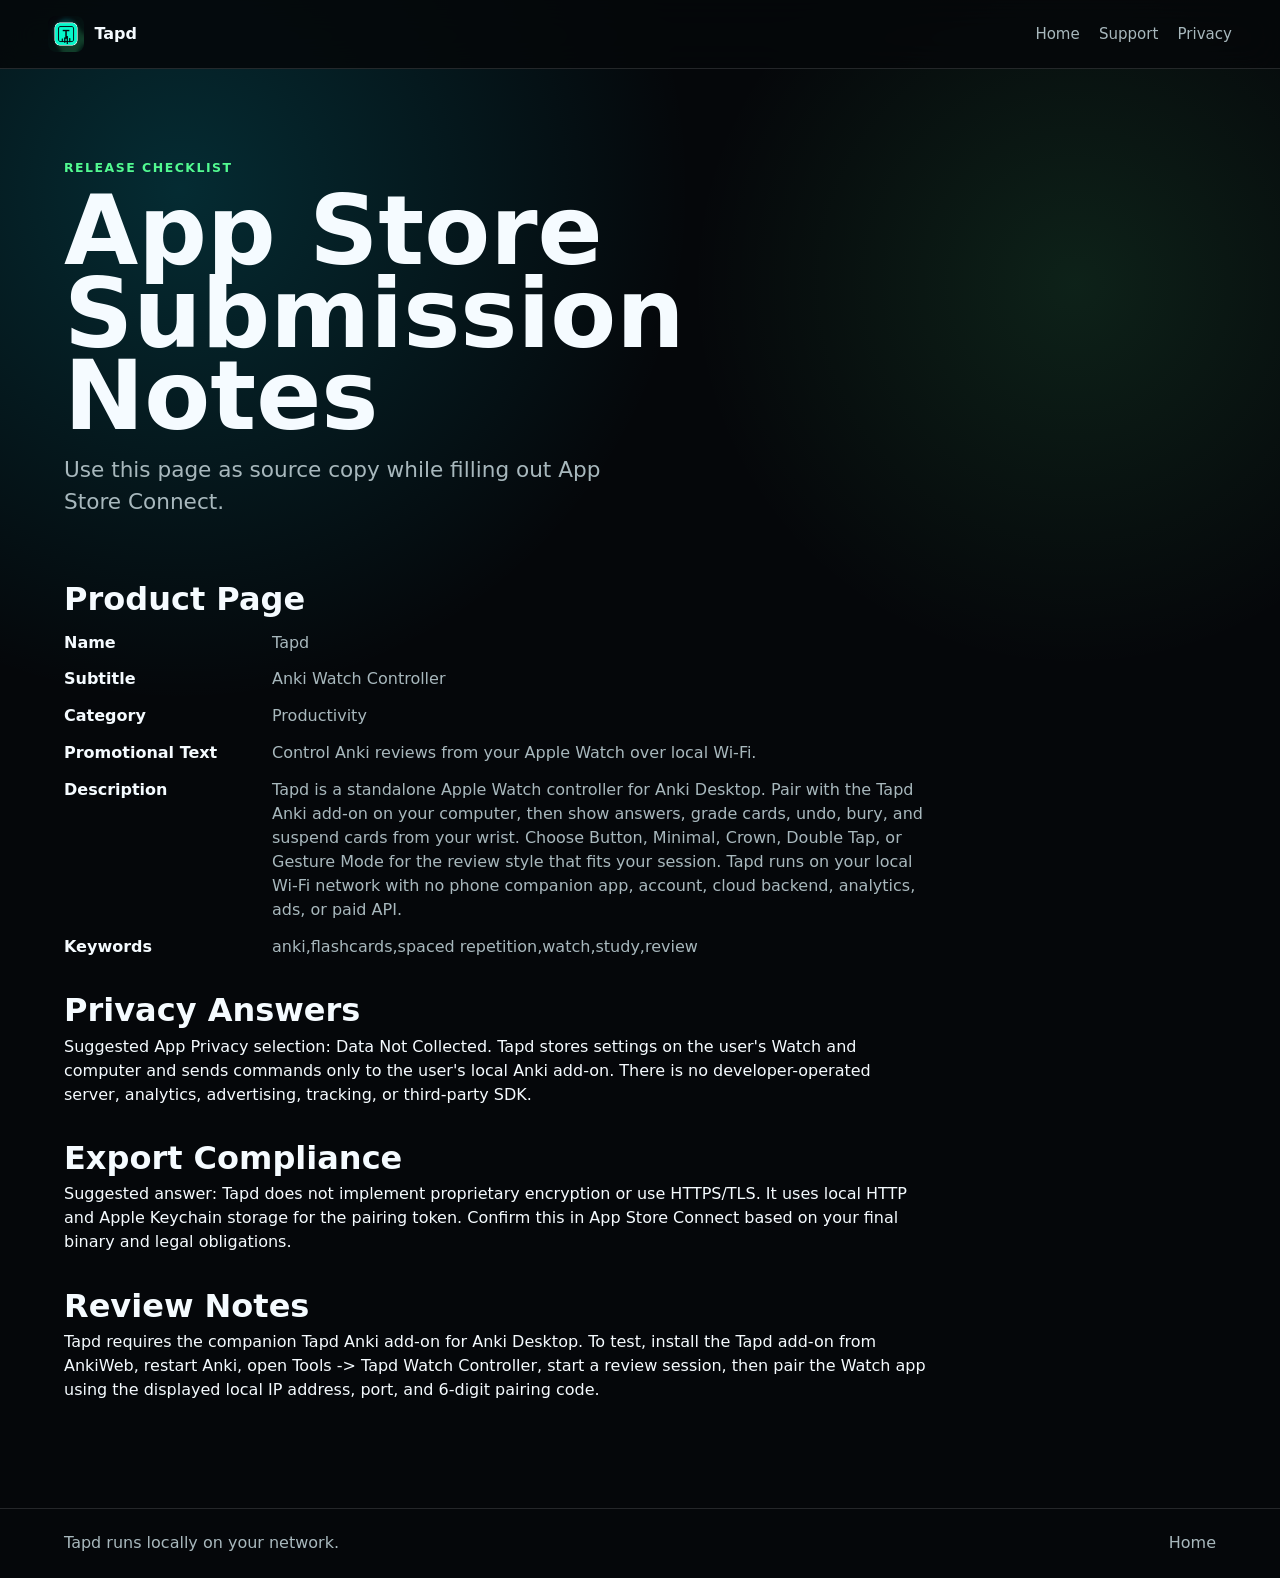
==== app-store.html @ 68fc64ab "Publish Tapd website" ====
<!doctype html>
<html lang="en">
  <head>
    <meta charset="utf-8">
    <meta name="viewport" content="width=device-width, initial-scale=1">
    <meta name="description" content="App Store submission information for Tapd.">
    <title>Tapd App Store Submission Notes</title>
    <link rel="icon" href="./assets/tapd-icon.png">
    <link rel="stylesheet" href="./styles.css">
  </head>
  <body>
    <header class="site-header">
      <a class="brand" href="./index.html" aria-label="Tapd home">
        <img src="./assets/tapd-icon.png" alt="" width="36" height="36">
        <span>Tapd</span>
      </a>
      <nav aria-label="Main navigation">
        <a href="./index.html">Home</a>
        <a href="./support.html">Support</a>
        <a href="./privacy.html">Privacy</a>
      </nav>
    </header>

    <main class="legal-page">
      <section class="legal-hero">
        <p class="eyebrow">Release checklist</p>
        <h1>App Store Submission Notes</h1>
        <p class="lede">Use this page as source copy while filling out App Store Connect.</p>
      </section>

      <section class="legal-content">
        <h2>Product Page</h2>
        <dl>
          <dt>Name</dt>
          <dd>Tapd</dd>
          <dt>Subtitle</dt>
          <dd>Anki Watch Controller</dd>
          <dt>Category</dt>
          <dd>Productivity</dd>
          <dt>Promotional Text</dt>
          <dd>Control Anki reviews from your Apple Watch over local Wi-Fi.</dd>
          <dt>Description</dt>
          <dd>
            Tapd is a standalone Apple Watch controller for Anki Desktop. Pair with the Tapd Anki add-on on your
            computer, then show answers, grade cards, undo, bury, and suspend cards from your wrist. Choose Button,
            Minimal, Crown, Double Tap, or Gesture Mode for the review style that fits your session. Tapd runs on your
            local Wi-Fi network with no phone companion app, account, cloud backend, analytics, ads, or paid API.
          </dd>
          <dt>Keywords</dt>
          <dd>anki,flashcards,spaced repetition,watch,study,review</dd>
        </dl>

        <h2>Privacy Answers</h2>
        <p>
          Suggested App Privacy selection: Data Not Collected. Tapd stores settings on the user's Watch and computer
          and sends commands only to the user's local Anki add-on. There is no developer-operated server, analytics,
          advertising, tracking, or third-party SDK.
        </p>

        <h2>Export Compliance</h2>
        <p>
          Suggested answer: Tapd does not implement proprietary encryption or use HTTPS/TLS. It uses local HTTP and
          Apple Keychain storage for the pairing token. Confirm this in App Store Connect based on your final binary
          and legal obligations.
        </p>

        <h2>Review Notes</h2>
        <p>
          Tapd requires the companion Tapd Anki add-on for Anki Desktop. To test, install the Tapd add-on from AnkiWeb,
          restart Anki, open Tools -> Tapd Watch Controller, start a review session, then pair the Watch app using the
          displayed local IP address, port, and 6-digit pairing code.
        </p>
      </section>
    </main>

    <footer>
      <span>Tapd runs locally on your network.</span>
      <a href="./index.html">Home</a>
    </footer>
  </body>
</html>
---- styles.css ----
:root {
  color-scheme: dark;
  --bg: #05070a;
  --panel: #111820;
  --panel-strong: #18232b;
  --ink: #f5fbff;
  --muted: #a8b8bd;
  --line: rgba(255, 255, 255, 0.13);
  --cyan: #05d1eb;
  --mint: #52fa91;
  --amber: #ffad38;
  --red: #ff4a54;
  --blue: #4aa3ff;
  --radius: 8px;
}

* {
  box-sizing: border-box;
}

html {
  scroll-behavior: smooth;
}

body {
  margin: 0;
  background:
    radial-gradient(circle at 14% 12%, rgba(5, 209, 235, 0.18), transparent 32rem),
    radial-gradient(circle at 84% 18%, rgba(82, 250, 145, 0.11), transparent 24rem),
    var(--bg);
  color: var(--ink);
  font-family: Inter, ui-sans-serif, system-ui, -apple-system, BlinkMacSystemFont, "Segoe UI", sans-serif;
  line-height: 1.5;
}

a {
  color: inherit;
}

.site-header {
  position: sticky;
  top: 0;
  z-index: 10;
  display: flex;
  align-items: center;
  justify-content: space-between;
  gap: 1rem;
  padding: 1rem clamp(1rem, 4vw, 3rem);
  background: rgba(5, 7, 10, 0.86);
  border-bottom: 1px solid var(--line);
  backdrop-filter: blur(16px);
}

.brand,
nav,
.actions,
.status-row,
.mini-actions {
  display: flex;
  align-items: center;
}

.brand {
  gap: 0.65rem;
  text-decoration: none;
  font-weight: 800;
  letter-spacing: 0;
}

.brand img {
  border-radius: 8px;
}

nav {
  gap: clamp(0.65rem, 2vw, 1.2rem);
  color: var(--muted);
  font-size: 0.94rem;
}

nav a,
footer a {
  text-decoration: none;
}

nav a:hover,
footer a:hover {
  color: var(--ink);
}

.hero {
  min-height: calc(100vh - 68px);
  display: grid;
  grid-template-columns: minmax(0, 1fr) minmax(18rem, 28rem);
  align-items: center;
  gap: clamp(2rem, 6vw, 6rem);
  padding: clamp(3rem, 8vw, 7rem) clamp(1rem, 5vw, 5rem) 3rem;
}

.hero-copy {
  max-width: 43rem;
}

.eyebrow {
  margin: 0 0 0.8rem;
  color: var(--mint);
  font-size: 0.78rem;
  font-weight: 800;
  letter-spacing: 0.12em;
  text-transform: uppercase;
}

h1,
h2,
h3,
p,
code {
  margin-top: 0;
}

code {
  border: 1px solid var(--line);
  border-radius: 6px;
  background: rgba(255, 255, 255, 0.08);
  padding: 0.08rem 0.32rem;
  color: var(--ink);
  font-family: ui-monospace, SFMono-Regular, Menlo, Consolas, monospace;
  font-size: 0.92em;
}

h1 {
  margin-bottom: 1rem;
  font-size: clamp(4rem, 14vw, 9rem);
  line-height: 0.86;
  letter-spacing: 0;
}

h2 {
  max-width: 46rem;
  margin-bottom: 1rem;
  font-size: clamp(2rem, 5vw, 4.4rem);
  line-height: 1;
  letter-spacing: 0;
}

h3 {
  margin-bottom: 0.35rem;
  font-size: 1.05rem;
}

.lede {
  max-width: 36rem;
  color: var(--muted);
  font-size: clamp(1.1rem, 2vw, 1.35rem);
}

.actions {
  flex-wrap: wrap;
  gap: 0.8rem;
  margin-top: 2rem;
}

.button {
  min-height: 2.8rem;
  display: inline-flex;
  align-items: center;
  justify-content: center;
  padding: 0.75rem 1rem;
  border-radius: var(--radius);
  font-weight: 800;
  text-decoration: none;
}

.button.primary {
  background: linear-gradient(135deg, var(--cyan), var(--mint));
  color: #041014;
}

.button.secondary {
  border: 1px solid var(--line);
  background: rgba(255, 255, 255, 0.07);
}

.device-stage {
  display: grid;
  place-items: center;
  min-height: 30rem;
}

.watch {
  width: min(23rem, 78vw);
  aspect-ratio: 0.78;
  display: grid;
  place-items: center;
  border-radius: 34% / 26%;
  background: linear-gradient(145deg, #2a3237, #06080a 62%);
  box-shadow: 0 2rem 5rem rgba(0, 0, 0, 0.5);
  padding: 1.1rem;
}

.watch-screen {
  width: 82%;
  height: 80%;
  padding: 1rem;
  border: 1px solid rgba(255, 255, 255, 0.16);
  border-radius: 26% / 18%;
  background:
    linear-gradient(145deg, rgba(5, 209, 235, 0.22), transparent 42%),
    #080d10;
  overflow: hidden;
}

.watch-top {
  display: flex;
  gap: 0.65rem;
  align-items: center;
  margin-bottom: 0.9rem;
}

.watch-top img {
  border-radius: 8px;
}

.watch-top strong,
.watch-top span,
.status-row span,
.mini-actions span,
.answer-grid span {
  display: block;
}

.watch-top span,
.mini-actions span {
  color: var(--muted);
  font-size: 0.72rem;
}

.status-row {
  justify-content: space-between;
  gap: 0.5rem;
  margin-bottom: 0.8rem;
}

.status-row span,
.mini-actions span {
  border: 1px solid var(--line);
  border-radius: 999px;
  background: rgba(255, 255, 255, 0.08);
  padding: 0.32rem 0.5rem;
  font-size: 0.72rem;
}

.answer-grid {
  display: grid;
  grid-template-columns: 1fr 1fr;
  gap: 0.45rem;
}

.answer-grid span {
  min-height: 3.6rem;
  display: grid;
  place-items: center;
  border-radius: var(--radius);
  color: white;
  font-weight: 800;
}

.again {
  background: var(--red);
}

.hard {
  background: var(--amber);
}

.good {
  background: #22c765;
}

.easy {
  background: var(--blue);
}

.mini-actions {
  justify-content: center;
  gap: 0.35rem;
  margin-top: 0.7rem;
}

.band {
  margin: 0 clamp(1rem, 5vw, 5rem);
  padding: 1rem;
  border: 1px solid var(--line);
  border-radius: var(--radius);
  background: rgba(255, 255, 255, 0.06);
}

.summary {
  display: grid;
  grid-template-columns: repeat(3, 1fr);
  gap: 1rem;
}

.summary div {
  min-width: 0;
}

.summary strong,
.summary span {
  display: block;
}

.summary span,
.section p,
.steps p,
.mode-grid p,
.install p {
  color: var(--muted);
}

.section {
  padding: clamp(4rem, 8vw, 7rem) clamp(1rem, 5vw, 5rem);
}

.section-heading {
  margin-bottom: 2rem;
}

.steps {
  display: grid;
  grid-template-columns: repeat(4, minmax(0, 1fr));
  gap: 1rem;
  margin: 0;
  padding: 0;
  list-style: none;
}

.steps li,
.mode-grid article {
  border: 1px solid var(--line);
  border-radius: var(--radius);
  background: var(--panel);
}

.steps li {
  padding: 1rem;
}

.steps li > span {
  width: 2.1rem;
  height: 2.1rem;
  display: grid;
  place-items: center;
  margin-bottom: 1rem;
  border-radius: 999px;
  background: linear-gradient(135deg, var(--cyan), var(--mint));
  color: #041014;
  font-weight: 900;
}

.mode-grid {
  display: grid;
  grid-template-columns: repeat(5, minmax(0, 1fr));
  gap: 1rem;
}

.mode-grid article {
  padding: 1rem;
}

.install {
  display: grid;
  grid-template-columns: minmax(0, 1fr) minmax(16rem, 28rem);
  gap: 2rem;
  align-items: start;
}

.command-list {
  display: grid;
  gap: 0.65rem;
  padding: 1rem;
  border: 1px solid var(--line);
  border-radius: var(--radius);
  background: var(--panel-strong);
}

.command-list span {
  overflow-wrap: anywhere;
  color: var(--muted);
  font-family: ui-monospace, SFMono-Regular, Menlo, Consolas, monospace;
  font-size: 0.9rem;
}

footer {
  display: flex;
  justify-content: space-between;
  gap: 1rem;
  padding: 1.4rem clamp(1rem, 5vw, 5rem);
  border-top: 1px solid var(--line);
  color: var(--muted);
}

.footer-links {
  display: flex;
  flex-wrap: wrap;
  gap: 0.8rem;
}

.legal-page {
  padding: clamp(3rem, 7vw, 6rem) clamp(1rem, 5vw, 5rem);
}

.legal-hero {
  max-width: 56rem;
  margin-bottom: clamp(2rem, 5vw, 4rem);
}

.legal-hero h1 {
  font-size: clamp(3rem, 9vw, 6rem);
}

.legal-content {
  max-width: 54rem;
}

.legal-content h2 {
  margin-top: 2.2rem;
  margin-bottom: 0.55rem;
  font-size: clamp(1.35rem, 3vw, 2rem);
}

.legal-content ol,
.legal-content ul {
  color: var(--muted);
  padding-left: 1.25rem;
}

.legal-content li {
  margin-bottom: 0.45rem;
}

.legal-content dl {
  display: grid;
  grid-template-columns: minmax(8rem, 12rem) minmax(0, 1fr);
  gap: 0.8rem 1rem;
}

.legal-content dt {
  color: var(--ink);
  font-weight: 800;
}

.legal-content dd {
  margin: 0;
  color: var(--muted);
}

@media (max-width: 980px) {
  .hero,
  .install {
    grid-template-columns: 1fr;
  }

  .hero {
    padding-top: 3rem;
  }

  .device-stage {
    min-height: 24rem;
  }

  .summary,
  .steps,
  .mode-grid {
    grid-template-columns: 1fr 1fr;
  }
}

@media (max-width: 620px) {
  .site-header,
  footer {
    align-items: flex-start;
    flex-direction: column;
  }

  nav {
    width: 100%;
    justify-content: flex-start;
    flex-wrap: wrap;
  }

  .summary,
  .steps,
  .mode-grid {
    grid-template-columns: 1fr;
  }

  .watch {
    width: min(19rem, 92vw);
  }

  .watch-screen {
    width: 84%;
  }

  .answer-grid span {
    min-height: 3rem;
  }

  .legal-content dl {
    grid-template-columns: 1fr;
  }
}
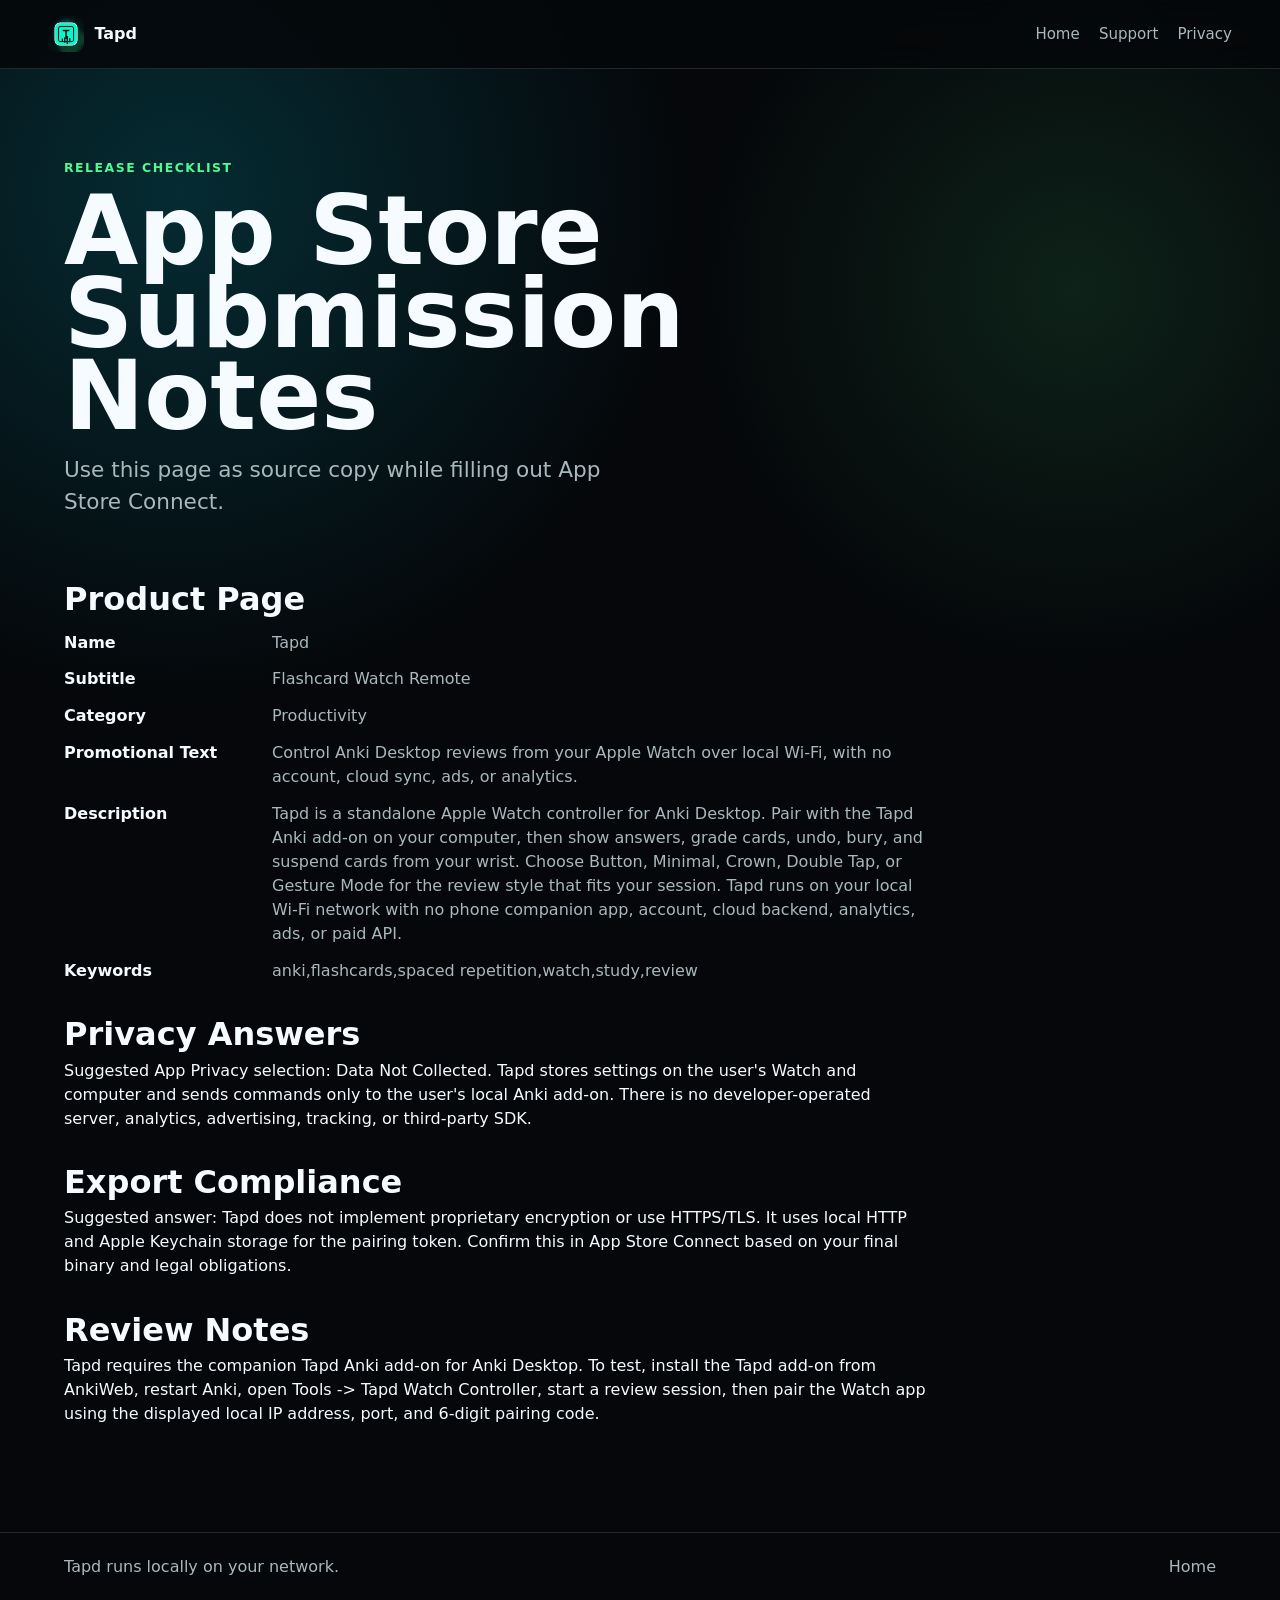
==== commit ab6c76d7: "Update App Store notes" ====
--- a/app-store.html
+++ b/app-store.html
@@ -34,11 +34,11 @@
           <dt>Name</dt>
           <dd>Tapd</dd>
           <dt>Subtitle</dt>
-          <dd>Anki Watch Controller</dd>
+          <dd>Flashcard Watch Remote</dd>
           <dt>Category</dt>
           <dd>Productivity</dd>
           <dt>Promotional Text</dt>
-          <dd>Control Anki reviews from your Apple Watch over local Wi-Fi.</dd>
+          <dd>Control Anki Desktop reviews from your Apple Watch over local Wi-Fi, with no account, cloud sync, ads, or analytics.</dd>
           <dt>Description</dt>
           <dd>
             Tapd is a standalone Apple Watch controller for Anki Desktop. Pair with the Tapd Anki add-on on your
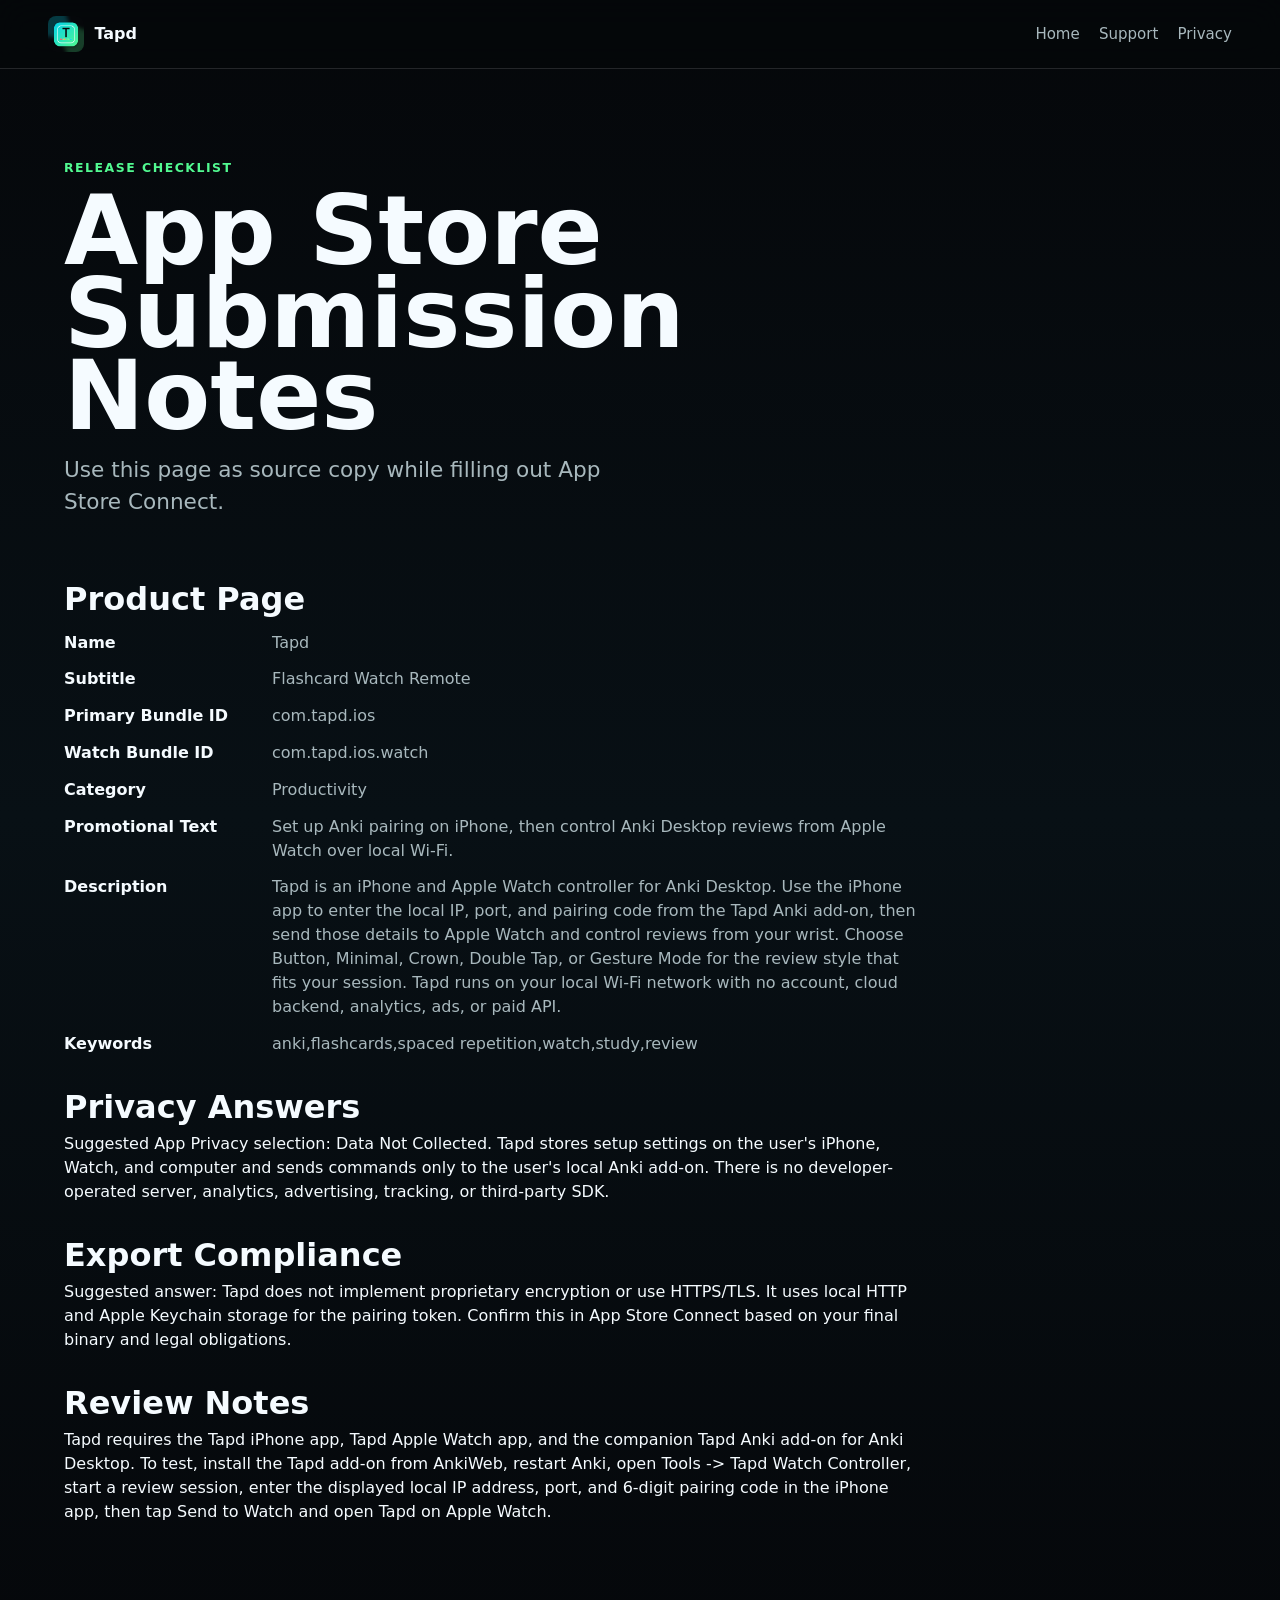
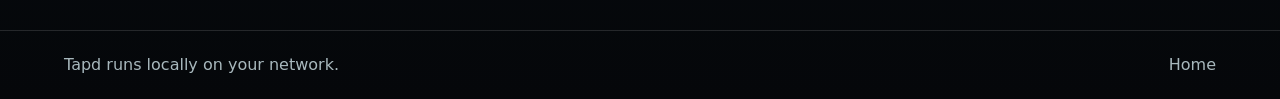
==== commit e71124ca: "Add iPhone companion setup site" ====
--- a/app-store.html
+++ b/app-store.html
@@ -35,16 +35,21 @@
           <dd>Tapd</dd>
           <dt>Subtitle</dt>
           <dd>Flashcard Watch Remote</dd>
+          <dt>Primary Bundle ID</dt>
+          <dd>com.tapd.ios</dd>
+          <dt>Watch Bundle ID</dt>
+          <dd>com.tapd.ios.watch</dd>
           <dt>Category</dt>
           <dd>Productivity</dd>
           <dt>Promotional Text</dt>
-          <dd>Control Anki Desktop reviews from your Apple Watch over local Wi-Fi, with no account, cloud sync, ads, or analytics.</dd>
+          <dd>Set up Anki pairing on iPhone, then control Anki Desktop reviews from Apple Watch over local Wi-Fi.</dd>
           <dt>Description</dt>
           <dd>
-            Tapd is a standalone Apple Watch controller for Anki Desktop. Pair with the Tapd Anki add-on on your
-            computer, then show answers, grade cards, undo, bury, and suspend cards from your wrist. Choose Button,
-            Minimal, Crown, Double Tap, or Gesture Mode for the review style that fits your session. Tapd runs on your
-            local Wi-Fi network with no phone companion app, account, cloud backend, analytics, ads, or paid API.
+            Tapd is an iPhone and Apple Watch controller for Anki Desktop. Use the iPhone app to enter the local IP,
+            port, and pairing code from the Tapd Anki add-on, then send those details to Apple Watch and control
+            reviews from your wrist. Choose Button, Minimal, Crown, Double Tap, or Gesture Mode for the review style
+            that fits your session. Tapd runs on your local Wi-Fi network with no account, cloud backend, analytics,
+            ads, or paid API.
           </dd>
           <dt>Keywords</dt>
           <dd>anki,flashcards,spaced repetition,watch,study,review</dd>
@@ -52,9 +57,9 @@
 
         <h2>Privacy Answers</h2>
         <p>
-          Suggested App Privacy selection: Data Not Collected. Tapd stores settings on the user's Watch and computer
-          and sends commands only to the user's local Anki add-on. There is no developer-operated server, analytics,
-          advertising, tracking, or third-party SDK.
+          Suggested App Privacy selection: Data Not Collected. Tapd stores setup settings on the user's iPhone, Watch,
+          and computer and sends commands only to the user's local Anki add-on. There is no developer-operated server,
+          analytics, advertising, tracking, or third-party SDK.
         </p>
 
         <h2>Export Compliance</h2>
@@ -66,9 +71,10 @@
 
         <h2>Review Notes</h2>
         <p>
-          Tapd requires the companion Tapd Anki add-on for Anki Desktop. To test, install the Tapd add-on from AnkiWeb,
-          restart Anki, open Tools -> Tapd Watch Controller, start a review session, then pair the Watch app using the
-          displayed local IP address, port, and 6-digit pairing code.
+          Tapd requires the Tapd iPhone app, Tapd Apple Watch app, and the companion Tapd Anki add-on for Anki Desktop.
+          To test, install the Tapd add-on from AnkiWeb, restart Anki, open Tools -> Tapd Watch Controller, start a
+          review session, enter the displayed local IP address, port, and 6-digit pairing code in the iPhone app, then
+          tap Send to Watch and open Tapd on Apple Watch.
         </p>
       </section>
     </main>
--- a/styles.css
+++ b/styles.css
@@ -24,10 +24,7 @@
 
 body {
   margin: 0;
-  background:
-    radial-gradient(circle at 14% 12%, rgba(5, 209, 235, 0.18), transparent 32rem),
-    radial-gradient(circle at 84% 18%, rgba(82, 250, 145, 0.11), transparent 24rem),
-    var(--bg);
+  background: linear-gradient(180deg, #05070a 0%, #081015 48%, #05070a 100%);
   color: var(--ink);
   font-family: Inter, ui-sans-serif, system-ui, -apple-system, BlinkMacSystemFont, "Segoe UI", sans-serif;
   line-height: 1.5;
@@ -53,9 +50,7 @@
 
 .brand,
 nav,
-.actions,
-.status-row,
-.mini-actions {
+.actions {
   display: flex;
   align-items: center;
 }
@@ -88,12 +83,12 @@
 }
 
 .hero {
-  min-height: calc(100vh - 68px);
+  min-height: min(760px, calc(100vh - 68px));
   display: grid;
   grid-template-columns: minmax(0, 1fr) minmax(18rem, 28rem);
   align-items: center;
   gap: clamp(2rem, 6vw, 6rem);
-  padding: clamp(3rem, 8vw, 7rem) clamp(1rem, 5vw, 5rem) 3rem;
+  padding: clamp(2rem, 5vw, 4rem) clamp(1rem, 5vw, 5rem) 2.5rem;
 }
 
 .hero-copy {
@@ -181,109 +176,32 @@
 }
 
 .device-stage {
-  display: grid;
-  place-items: center;
+  position: relative;
+  display: flex;
+  align-items: center;
+  justify-content: center;
   min-height: 30rem;
 }
 
-.watch {
-  width: min(23rem, 78vw);
-  aspect-ratio: 0.78;
-  display: grid;
-  place-items: center;
-  border-radius: 34% / 26%;
-  background: linear-gradient(145deg, #2a3237, #06080a 62%);
+.phone-preview,
+.watch-preview {
+  height: auto;
+  display: block;
+  border: 1px solid rgba(255, 255, 255, 0.13);
+  background: #05070a;
   box-shadow: 0 2rem 5rem rgba(0, 0, 0, 0.5);
-  padding: 1.1rem;
-}
-
-.watch-screen {
-  width: 82%;
-  height: 80%;
-  padding: 1rem;
-  border: 1px solid rgba(255, 255, 255, 0.16);
-  border-radius: 26% / 18%;
-  background:
-    linear-gradient(145deg, rgba(5, 209, 235, 0.22), transparent 42%),
-    #080d10;
-  overflow: hidden;
-}
-
-.watch-top {
-  display: flex;
-  gap: 0.65rem;
-  align-items: center;
-  margin-bottom: 0.9rem;
-}
-
-.watch-top img {
-  border-radius: 8px;
-}
-
-.watch-top strong,
-.watch-top span,
-.status-row span,
-.mini-actions span,
-.answer-grid span {
-  display: block;
-}
-
-.watch-top span,
-.mini-actions span {
-  color: var(--muted);
-  font-size: 0.72rem;
-}
-
-.status-row {
-  justify-content: space-between;
-  gap: 0.5rem;
-  margin-bottom: 0.8rem;
-}
-
-.status-row span,
-.mini-actions span {
-  border: 1px solid var(--line);
-  border-radius: 999px;
-  background: rgba(255, 255, 255, 0.08);
-  padding: 0.32rem 0.5rem;
-  font-size: 0.72rem;
-}
-
-.answer-grid {
-  display: grid;
-  grid-template-columns: 1fr 1fr;
-  gap: 0.45rem;
-}
-
-.answer-grid span {
-  min-height: 3.6rem;
-  display: grid;
-  place-items: center;
-  border-radius: var(--radius);
-  color: white;
-  font-weight: 800;
-}
-
-.again {
-  background: var(--red);
-}
-
-.hard {
-  background: var(--amber);
-}
-
-.good {
-  background: #22c765;
-}
-
-.easy {
-  background: var(--blue);
-}
-
-.mini-actions {
-  justify-content: center;
-  gap: 0.35rem;
-  margin-top: 0.7rem;
+}
+
+.phone-preview {
+  width: min(18rem, 58vw);
+  border-radius: 32px;
+}
+
+.watch-preview {
+  width: min(10.5rem, 34vw);
+  margin-left: -3.6rem;
+  border-radius: 42px;
+  transform: translateY(4rem);
 }
 
 .band {
@@ -494,16 +412,17 @@
     grid-template-columns: 1fr;
   }
 
-  .watch {
-    width: min(19rem, 92vw);
-  }
-
-  .watch-screen {
-    width: 84%;
-  }
-
-  .answer-grid span {
-    min-height: 3rem;
+  .device-stage {
+    min-height: 28rem;
+  }
+
+  .phone-preview {
+    width: min(16rem, 74vw);
+  }
+
+  .watch-preview {
+    width: min(9rem, 42vw);
+    margin-left: -3rem;
   }
 
   .legal-content dl {
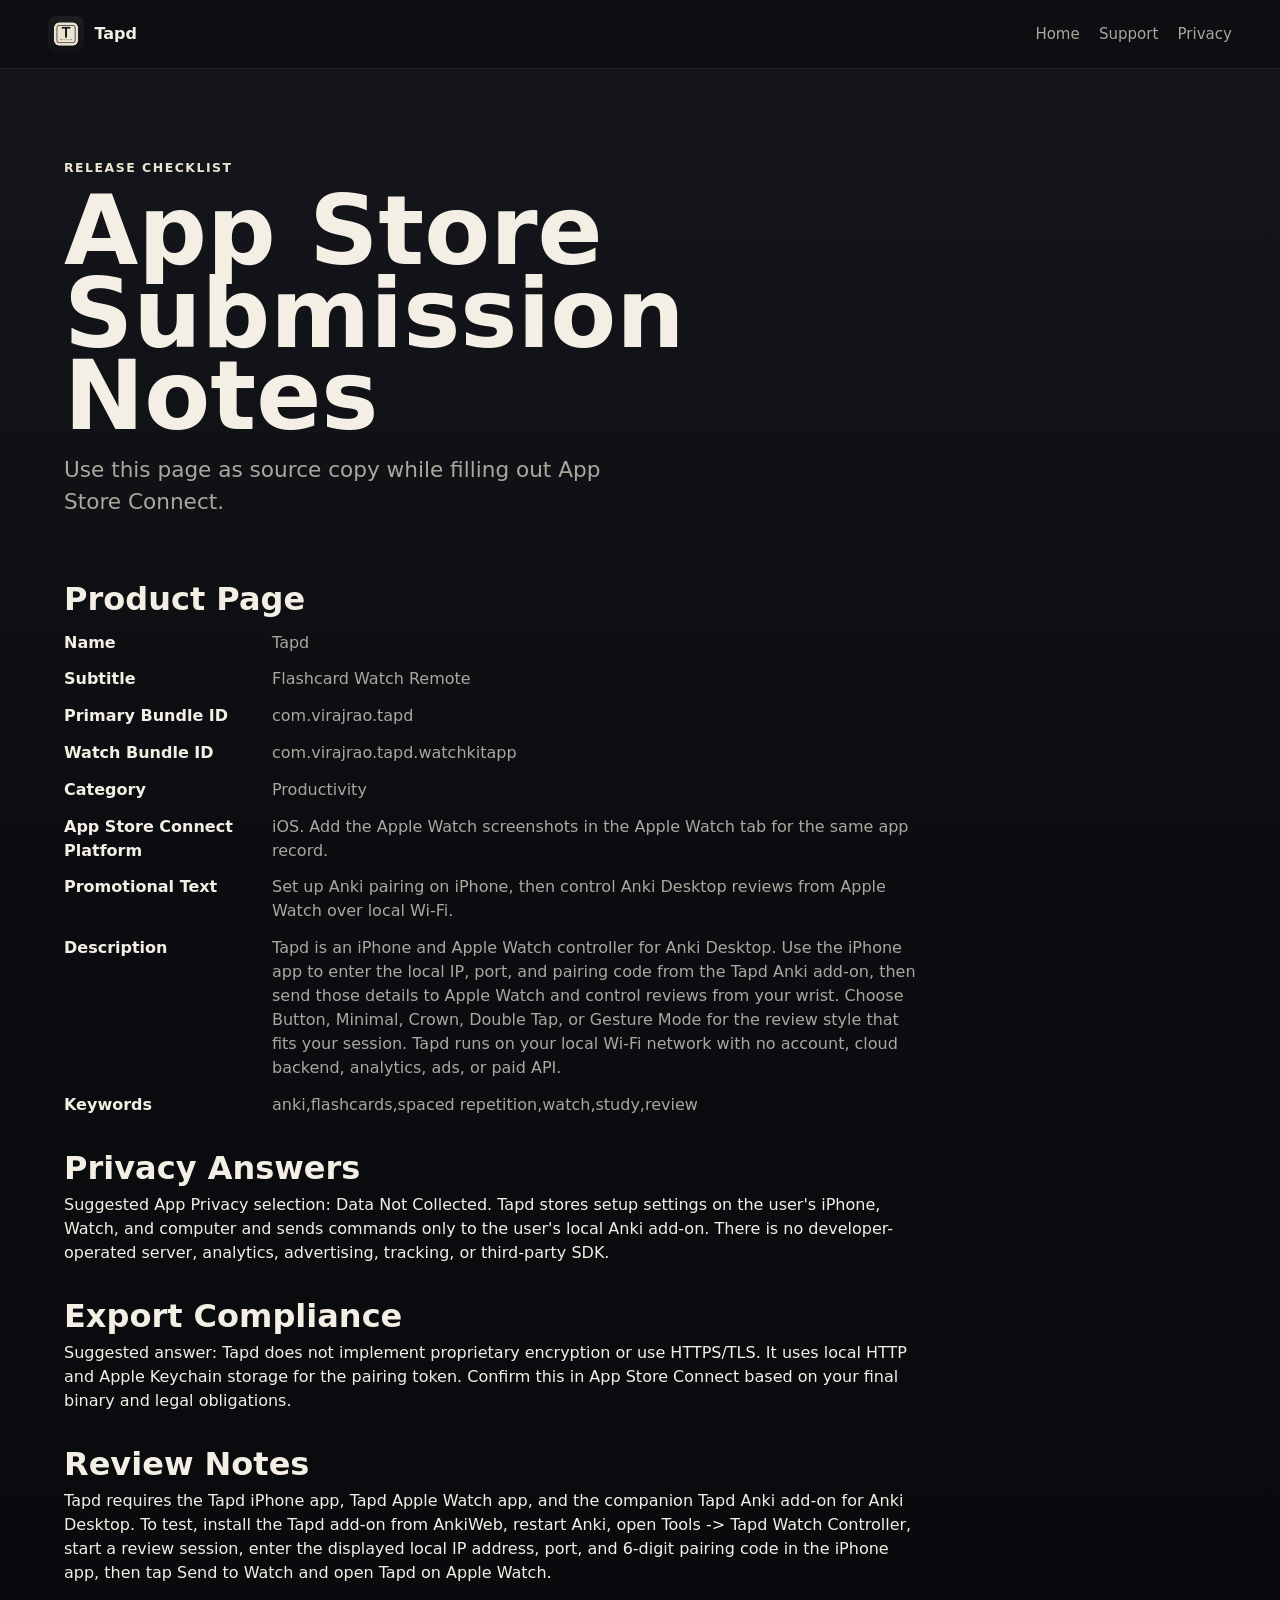
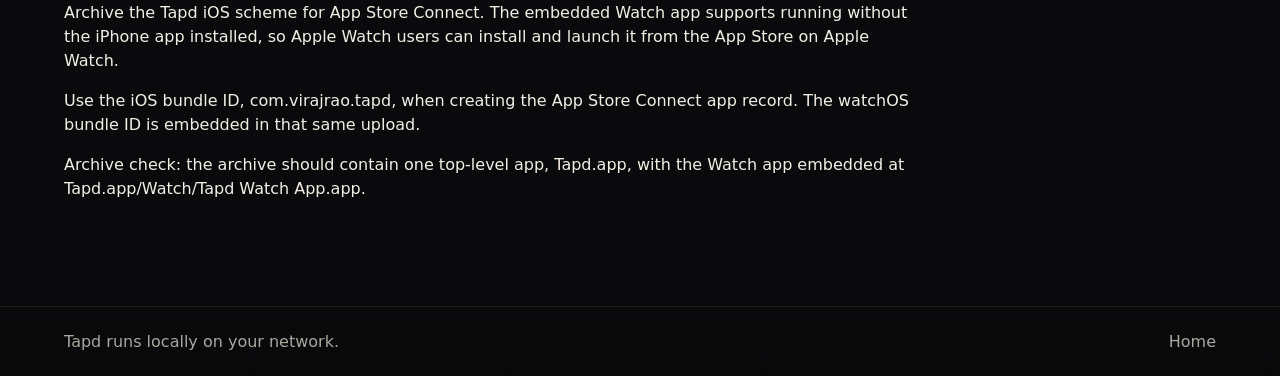
==== commit 9ad54894: "Update App Store submission notes" ====
--- a/app-store.html
+++ b/app-store.html
@@ -36,11 +36,13 @@
           <dt>Subtitle</dt>
           <dd>Flashcard Watch Remote</dd>
           <dt>Primary Bundle ID</dt>
-          <dd>com.tapd.ios</dd>
+          <dd>com.virajrao.tapd</dd>
           <dt>Watch Bundle ID</dt>
-          <dd>com.tapd.ios.watch</dd>
+          <dd>com.virajrao.tapd.watchkitapp</dd>
           <dt>Category</dt>
           <dd>Productivity</dd>
+          <dt>App Store Connect Platform</dt>
+          <dd>iOS. Add the Apple Watch screenshots in the Apple Watch tab for the same app record.</dd>
           <dt>Promotional Text</dt>
           <dd>Set up Anki pairing on iPhone, then control Anki Desktop reviews from Apple Watch over local Wi-Fi.</dd>
           <dt>Description</dt>
@@ -76,6 +78,18 @@
           review session, enter the displayed local IP address, port, and 6-digit pairing code in the iPhone app, then
           tap Send to Watch and open Tapd on Apple Watch.
         </p>
+        <p>
+          Archive the Tapd iOS scheme for App Store Connect. The embedded Watch app supports running without the iPhone
+          app installed, so Apple Watch users can install and launch it from the App Store on Apple Watch.
+        </p>
+        <p>
+          Use the iOS bundle ID, com.virajrao.tapd, when creating the App Store Connect app record. The watchOS bundle
+          ID is embedded in that same upload.
+        </p>
+        <p>
+          Archive check: the archive should contain one top-level app, Tapd.app, with the Watch app embedded at
+          Tapd.app/Watch/Tapd Watch App.app.
+        </p>
       </section>
     </main>
 
--- a/styles.css
+++ b/styles.css
@@ -1,16 +1,17 @@
 :root {
   color-scheme: dark;
-  --bg: #05070a;
-  --panel: #111820;
-  --panel-strong: #18232b;
-  --ink: #f5fbff;
-  --muted: #a8b8bd;
-  --line: rgba(255, 255, 255, 0.13);
-  --cyan: #05d1eb;
-  --mint: #52fa91;
-  --amber: #ffad38;
-  --red: #ff4a54;
-  --blue: #4aa3ff;
+  --bg: #0c0d10;
+  --panel: #1e2026;
+  --panel-strong: #282a31;
+  --paper: #ece4d2;
+  --ink: #f4efe5;
+  --muted: #aaa79e;
+  --line: rgba(255, 255, 255, 0.09);
+  --cyan: #6f9eaa;
+  --mint: #86b08a;
+  --amber: #c78e4f;
+  --red: #c25c56;
+  --blue: #6b88b0;
   --radius: 8px;
 }
 
@@ -24,7 +25,7 @@
 
 body {
   margin: 0;
-  background: linear-gradient(180deg, #05070a 0%, #081015 48%, #05070a 100%);
+  background: linear-gradient(180deg, #15171d 0%, var(--bg) 42%, #08090b 100%);
   color: var(--ink);
   font-family: Inter, ui-sans-serif, system-ui, -apple-system, BlinkMacSystemFont, "Segoe UI", sans-serif;
   line-height: 1.5;
@@ -43,7 +44,7 @@
   justify-content: space-between;
   gap: 1rem;
   padding: 1rem clamp(1rem, 4vw, 3rem);
-  background: rgba(5, 7, 10, 0.86);
+  background: rgba(12, 13, 16, 0.86);
   border-bottom: 1px solid var(--line);
   backdrop-filter: blur(16px);
 }
@@ -97,7 +98,7 @@
 
 .eyebrow {
   margin: 0 0 0.8rem;
-  color: var(--mint);
+  color: var(--paper);
   font-size: 0.78rem;
   font-weight: 800;
   letter-spacing: 0.12em;
@@ -166,13 +167,13 @@
 }
 
 .button.primary {
-  background: linear-gradient(135deg, var(--cyan), var(--mint));
-  color: #041014;
+  background: var(--paper);
+  color: #15171d;
 }
 
 .button.secondary {
   border: 1px solid var(--line);
-  background: rgba(255, 255, 255, 0.07);
+  background: rgba(255, 255, 255, 0.055);
 }
 
 .device-stage {
@@ -187,9 +188,9 @@
 .watch-preview {
   height: auto;
   display: block;
-  border: 1px solid rgba(255, 255, 255, 0.13);
-  background: #05070a;
-  box-shadow: 0 2rem 5rem rgba(0, 0, 0, 0.5);
+  border: 1px solid var(--line);
+  background: #0c0d10;
+  box-shadow: 0 2rem 5rem rgba(0, 0, 0, 0.36);
 }
 
 .phone-preview {
@@ -209,7 +210,7 @@
   padding: 1rem;
   border: 1px solid var(--line);
   border-radius: var(--radius);
-  background: rgba(255, 255, 255, 0.06);
+  background: rgba(255, 255, 255, 0.045);
 }
 
 .summary {
@@ -270,8 +271,8 @@
   place-items: center;
   margin-bottom: 1rem;
   border-radius: 999px;
-  background: linear-gradient(135deg, var(--cyan), var(--mint));
-  color: #041014;
+  background: var(--paper);
+  color: #15171d;
   font-weight: 900;
 }
 
